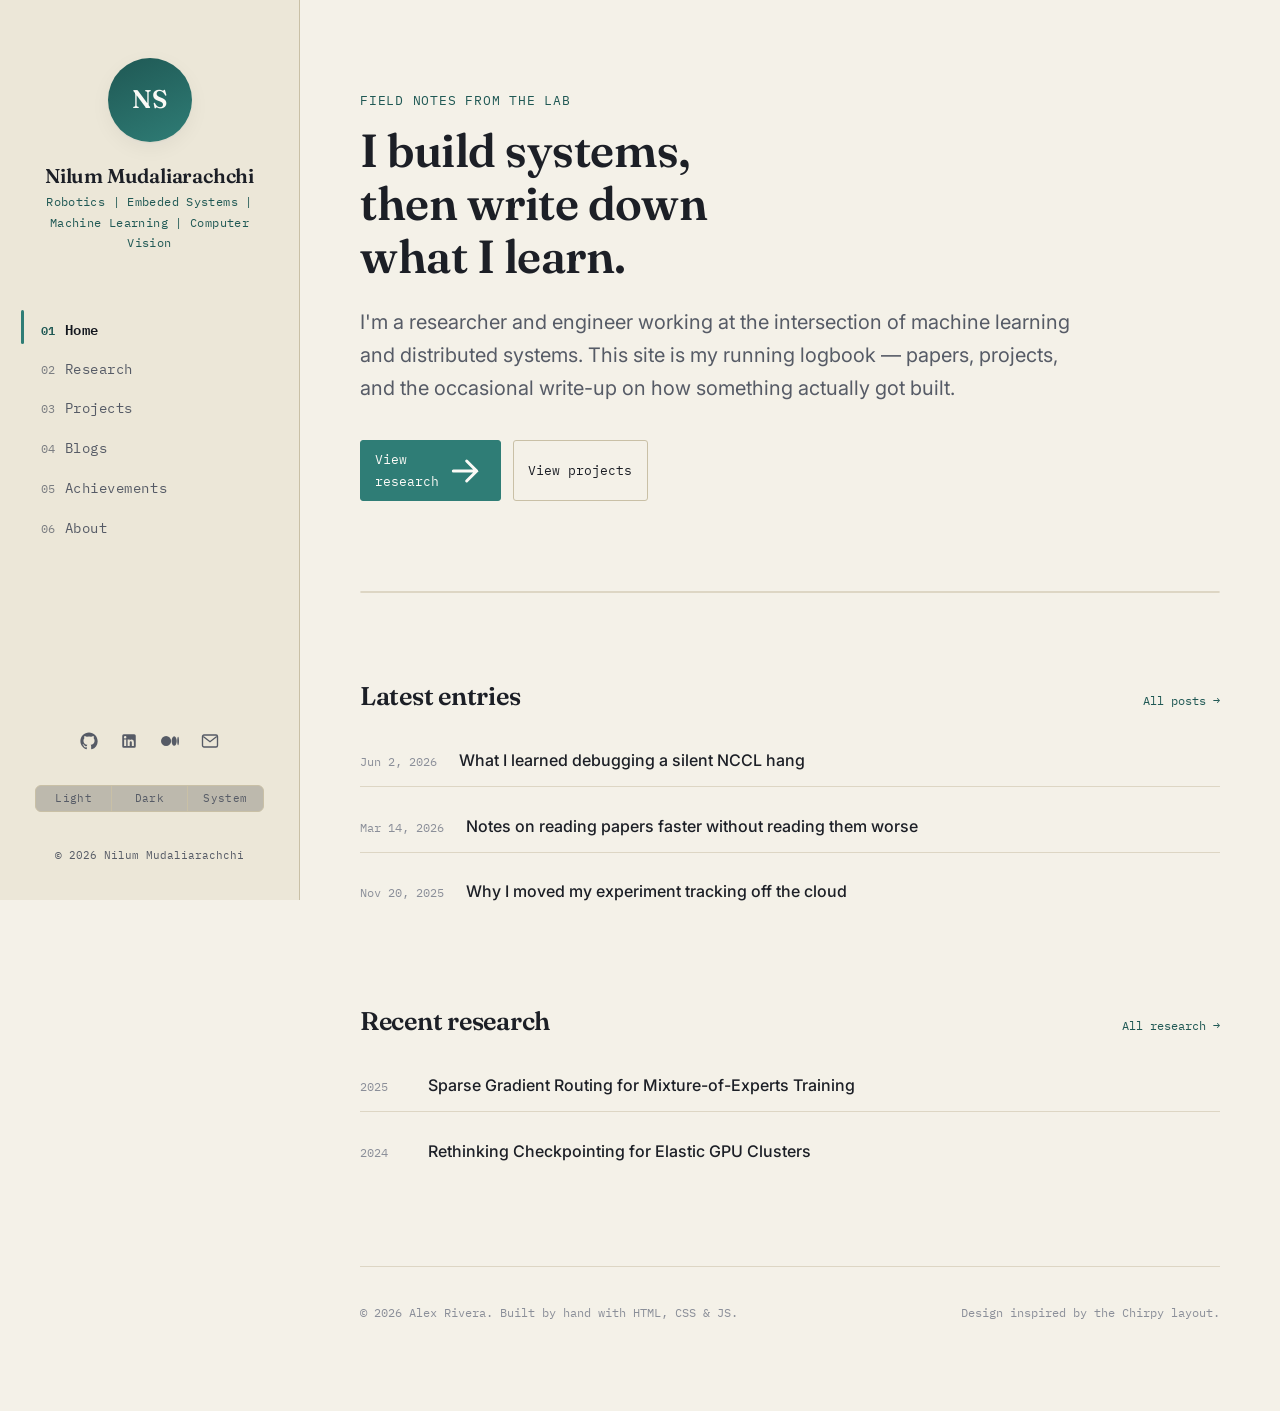
==== index.html @ 926faf23 "init" ====
<!DOCTYPE html>
<html lang="en" data-theme="light" data-sidebar-open="false">
<head>
<meta charset="UTF-8" />
<meta name="viewport" content="width=device-width, initial-scale=1.0" />
<title>Nilum Mudaliarachchi</title>
<meta name="description" content="Portfolio and research logbook of Alex Rivera — ML researcher and full-stack engineer." />

<link rel="preconnect" href="https://fonts.googleapis.com">
<link rel="preconnect" href="https://fonts.gstatic.com" crossorigin>
<link href="https://fonts.googleapis.com/css2?family=Fraunces:wght@500;600;700&family=Inter:wght@400;500;600&family=IBM+Plex+Mono:wght@400;500&display=swap" rel="stylesheet">

<!-- Tokens must load first — every other stylesheet reads from these variables -->
<link rel="stylesheet" href="css/tokens.css">
<link rel="stylesheet" href="css/base.css">
<link rel="stylesheet" href="css/layout.css">
<link rel="stylesheet" href="css/sidebar.css">
<link rel="stylesheet" href="css/home.css">
<link rel="stylesheet" href="css/research.css">
<link rel="stylesheet" href="css/projects.css">
<link rel="stylesheet" href="css/blogs.css">
<link rel="stylesheet" href="css/achievements.css">
<link rel="stylesheet" href="css/about.css">
<link rel="stylesheet" href="css/footer.css">
<link rel="stylesheet" href="css/responsive.css">
</head>
<body>

<!-- Mobile top bar -->
<div class="topbar" id="topbar-mount"></div>
<div class="sidebar-scrim" id="sidebar-scrim"></div>

<div class="shell">
  <aside class="sidebar" id="sidebar-mount" aria-label="Sidebar"></aside>

  <main class="content" id="content-scroll">
    <div class="content__inner">

      <section class="panel" id="panel-home"></section>
      <section class="panel" id="panel-research"></section>
      <section class="panel" id="panel-projects"></section>
      <section class="panel" id="panel-blogs"></section>
      <section class="panel" id="panel-achievements"></section>
      <section class="panel" id="panel-about"></section>

      <footer class="site-footer">
        <span>&copy; <span id="footer-year"></span> Alex Rivera. Built by hand with HTML, CSS &amp; JS.</span>
        <span>Design inspired by the <a href="https://chirpy.cotes.page" target="_blank" rel="noopener">Chirpy</a> layout.</span>
      </footer>

    </div>
  </main>
</div>

<!-- Data (component-owned content, no markup) -->
<script src="js/data/profile.js"></script>
<script src="js/data/research.js"></script>
<script src="js/data/projects.js"></script>
<script src="js/data/blogs.js"></script>
<script src="js/data/achievements.js"></script>

<!-- Components (each owns one piece of UI) -->
<script src="js/components/icons.js"></script>
<script src="js/components/theme.js"></script>
<script src="js/components/sidebar.js"></script>
<script src="js/components/home.js"></script>
<script src="js/components/research.js"></script>
<script src="js/components/projects.js"></script>
<script src="js/components/blogs.js"></script>
<script src="js/components/achievements.js"></script>
<script src="js/components/about.js"></script>
<script src="js/components/router.js"></script>

<!-- App bootstrap -->
<script src="js/app.js"></script>

<script>
  document.getElementById("footer-year").textContent = new Date().getFullYear();
</script>

</body>
</html>
---- css/tokens.css ----
/* ==========================================================================
   TOKENS — the notebook's ink, paper and rule set.
   Every other stylesheet reads from these variables only.
   ========================================================================== */

:root {
  /* Type */
  --font-display: "Fraunces", "Iowan Old Style", Georgia, serif;
  --font-body: "Inter", -apple-system, BlinkMacSystemFont, "Segoe UI", sans-serif;
  --font-mono: "IBM Plex Mono", "SFMono-Regular", Consolas, monospace;

  --step--1: 0.8rem;
  --step-0: 1rem;
  --step-1: 1.25rem;
  --step-2: 1.6rem;
  --step-3: 2.1rem;
  --step-4: 2.9rem;

  /* Spacing */
  --space-xs: 0.4rem;
  --space-sm: 0.8rem;
  --space-md: 1.4rem;
  --space-lg: 2.2rem;
  --space-xl: 3.6rem;
  --space-2xl: 5.6rem;

  /* Layout */
  --sidebar-w: 300px;
  --content-max: 860px;
  --radius-sm: 3px;
  --radius-md: 6px;

  /* Motion */
  --ease: cubic-bezier(0.4, 0, 0.2, 1);
  --dur: 220ms;
}

/* ---------- Light (paper) ---------- */
:root,
html[data-theme="light"] {
  --ink-900: #14181f;
  --ink-800: #1c2028;
  --ink-700: #262b35;

  --sidebar-bg: #ece7d8;
  --sidebar-text: #1c1f26;
  --sidebar-text-muted: #565b66;
  --sidebar-text-active: #14181f;
  --sidebar-role: #1f5854;

  --paper-0: #fbfaf6;
  --paper-50: #f4f1e8;
  --paper-100: #ece7d8;

  --text-900: #1c1f26;
  --text-600: #565b66;
  --text-400: #8b8f99;

  --line: #ddd6c4;
  --line-strong: #c9c0a6;

  --accent: #2f7d76;
  --accent-ink: #1f5854;
  --accent-soft: rgba(47, 125, 118, 0.12);

  --amber: #b9791f;
  --amber-soft: rgba(185, 121, 31, 0.14);

  --card-bg: var(--paper-0);
  --shadow: 0 1px 2px rgba(20, 24, 31, 0.04), 0 6px 20px rgba(20, 24, 31, 0.05);
}

/* ---------- Dark (lab-at-night) ---------- */
html[data-theme="dark"] {
  --ink-900: #0b0e14;
  --ink-800: #12151b;
  --ink-700: #1a1e26;

  --sidebar-bg: #12161f;
  --sidebar-text: #f0ede6;
  --sidebar-text-muted: #9aa1b2;
  --sidebar-text-active: #ffffff;
  --sidebar-role: #64d2c7;

  --paper-0: #14171e;
  --paper-50: #191d25;
  --paper-100: #20242e;

  --text-900: #f0ede6;
  --text-600: #b0b6c4;
  --text-400: #828896;

  --line: #2a2f3a;
  --line-strong: #383e4c;

  --accent: #4fb3aa;
  --accent-ink: #64d2c7;
  --accent-soft: rgba(79, 179, 170, 0.18);

  --amber: #d99a3d;
  --amber-soft: rgba(217, 154, 61, 0.14);

  --card-bg: var(--paper-50);
  --shadow: 0 1px 2px rgba(0, 0, 0, 0.3), 0 8px 24px rgba(0, 0, 0, 0.35);
}
---- css/base.css ----
/* ==========================================================================
   BASE — reset + global typography
   ========================================================================== */

*, *::before, *::after { box-sizing: border-box; }

html {
  font-size: 16px;
  scroll-behavior: smooth;
}

@media (prefers-reduced-motion: reduce) {
  html { scroll-behavior: auto; }
  *, *::before, *::after {
    animation-duration: 0.01ms !important;
    animation-iteration-count: 1 !important;
    transition-duration: 0.01ms !important;
  }
}

body {
  margin: 0;
  background: var(--paper-50);
  color: var(--text-900);
  font-family: var(--font-body);
  font-size: var(--step-0);
  line-height: 1.65;
  -webkit-font-smoothing: antialiased;
  transition: background var(--dur) var(--ease), color var(--dur) var(--ease);
}

h1, h2, h3, h4 {
  font-family: var(--font-display);
  font-weight: 600;
  line-height: 1.15;
  margin: 0 0 var(--space-sm);
  color: var(--text-900);
  letter-spacing: -0.01em;
}

p { margin: 0 0 var(--space-md); color: var(--text-600); }

a {
  color: var(--accent-ink);
  text-decoration: none;
}
a:hover { text-decoration: underline; }

ul { margin: 0; padding: 0; list-style: none; }

img { max-width: 100%; display: block; }

button {
  font-family: inherit;
  cursor: pointer;
  background: none;
  border: none;
  color: inherit;
}

code, .mono {
  font-family: var(--font-mono);
}

::selection {
  background: var(--accent-soft);
  color: var(--text-900);
}

:focus-visible {
  outline: 2px solid var(--accent);
  outline-offset: 3px;
  border-radius: 2px;
}

.visually-hidden {
  position: absolute;
  width: 1px; height: 1px;
  padding: 0; margin: -1px;
  overflow: hidden;
  clip: rect(0,0,0,0);
  white-space: nowrap;
  border: 0;
}

/* Reusable "catalog tag" — the notebook's numbering device.
   Used only where content is genuinely an indexed entry
   (a research paper, a project, a role) — never decorative. */
.tag-stamp {
  display: inline-flex;
  align-items: center;
  font-family: var(--font-mono);
  font-size: var(--step--1);
  letter-spacing: 0.04em;
  color: var(--accent-ink);
  background: var(--accent-soft);
  border: 1px solid var(--line-strong);
  border-radius: var(--radius-sm);
  padding: 0.15em 0.55em;
}

.btn {
  display: inline-flex;
  align-items: center;
  gap: 0.5em;
  font-family: var(--font-mono);
  font-size: var(--step--1);
  padding: 0.65em 1.1em;
  border-radius: var(--radius-sm);
  border: 1px solid var(--line-strong);
  color: var(--text-900);
  transition: background var(--dur) var(--ease), border-color var(--dur) var(--ease), transform var(--dur) var(--ease);
}
.btn:hover {
  text-decoration: none;
  border-color: var(--accent);
  color: var(--accent-ink);
  transform: translateY(-1px);
}
.btn--solid {
  background: var(--accent);
  border-color: var(--accent);
  color: #fbfaf6;
}
.btn--solid:hover {
  background: var(--accent-ink);
  border-color: var(--accent-ink);
  color: #fbfaf6;
}

.chip {
  display: inline-block;
  font-family: var(--font-mono);
  font-size: 0.72rem;
  padding: 0.25em 0.6em;
  border-radius: var(--radius-sm);
  background: var(--paper-100);
  color: var(--text-600);
  border: 1px solid var(--line);
}
---- css/layout.css ----
/* ==========================================================================
   LAYOUT — sidebar / content split
   ========================================================================== */

.shell {
  display: grid;
  grid-template-columns: var(--sidebar-w) 1fr;
  min-height: 100vh;
}

.content {
  grid-column: 2;
  min-width: 0;
  padding: var(--space-2xl) var(--space-xl) var(--space-2xl);
  display: flex;
  justify-content: center;
}

.content__inner {
  width: 100%;
  max-width: var(--content-max);
}

.panel {
  display: none;
}
.panel.is-active {
  display: block;
  animation: rise 380ms var(--ease);
}

@keyframes rise {
  from { opacity: 0; transform: translateY(10px); }
  to { opacity: 1; transform: translateY(0); }
}

.section-eyebrow {
  display: flex;
  align-items: baseline;
  gap: var(--space-sm);
  margin-bottom: var(--space-lg);
}
.section-eyebrow .index {
  font-family: var(--font-mono);
  font-size: var(--step--1);
  color: var(--text-400);
}
.section-eyebrow h2 {
  font-size: var(--step-3);
  margin: 0;
}
.section-eyebrow::after {
  content: "";
  flex: 1;
  height: 1px;
  background: var(--line);
  transform: translateY(-0.3em);
}

.section-lede {
  max-width: 60ch;
  margin-bottom: var(--space-xl);
}
---- css/sidebar.css ----
/* ==========================================================================
   SIDEBAR — fixed left column, styled as a bound notebook spine
   ========================================================================== */

.sidebar {
  grid-column: 1;
  position: fixed;
  top: 0; left: 0; bottom: 0;
  width: var(--sidebar-w);
  background: var(--sidebar-bg);
  color: var(--sidebar-text);
  display: flex;
  flex-direction: column;
  padding: var(--space-xl) var(--space-lg) var(--space-lg);
  border-right: 1px solid var(--line-strong);
}



.sidebar__identity {
  text-align: center;
  margin-bottom: var(--space-xl);
}

.avatar {
  width: 84px;
  height: 84px;
  border-radius: 50%;
  margin: 0 auto var(--space-md);
  display: flex;
  align-items: center;
  justify-content: center;
  font-family: var(--font-display);
  font-size: var(--step-2);
  font-weight: 600;
  color: var(--paper-0);
  background: linear-gradient(155deg, var(--accent-ink), var(--accent));
  box-shadow: var(--shadow);
}

.sidebar__name {
  font-size: var(--step-1);
  font-weight: 600;
  color: var(--sidebar-text);
  margin-bottom: 0.2em;
}

.sidebar__role {
  font-family: var(--font-mono);
  font-size: 0.78rem;
  color: var(--sidebar-role);
  letter-spacing: 0.03em;
}

/* Nav — index tabs with a sliding marker (the signature element) */
.sidebar__nav {
  position: relative;
  flex: 1;
}

.nav__list {
  position: relative;
  display: flex;
  flex-direction: column;
}

.nav__marker {
  position: absolute;
  left: -0.9rem;
  width: 3px;
  height: 2.1rem;
  background: var(--accent);
  border-radius: 2px;
  transition: transform var(--dur) var(--ease);
  transform: translateY(0);
}

.nav__item + .nav__item { margin-top: 0.15rem; }

.nav__link {
  position: relative;
  display: flex;
  align-items: baseline;
  gap: 0.65em;
  padding: 0.55em 0.4em;
  font-family: var(--font-mono);
  font-size: 0.85rem;
  letter-spacing: 0.04em;
  color: var(--sidebar-text-muted);
  border-radius: var(--radius-sm);
  transition: color var(--dur) var(--ease), background var(--dur) var(--ease);
}

.nav__link .num {
  color: var(--sidebar-text-muted);
  opacity: 0.75;
  font-size: 0.72rem;
}

.nav__link:hover {
  color: var(--sidebar-text-active);
  background: var(--accent-soft);
  text-decoration: none;
}

.nav__item.is-active .nav__link {
  color: var(--sidebar-text-active);
  font-weight: 600;
}
.nav__item.is-active .nav__link .num {
  color: var(--sidebar-role);
  opacity: 1;
  font-weight: 600;
}

/* Socials */
.sidebar__socials {
  display: flex;
  justify-content: center;
  gap: var(--space-md);
  margin: var(--space-lg) 0;
}
.social-link {
  color: var(--sidebar-text-muted);
  transition: color var(--dur) var(--ease), transform var(--dur) var(--ease);
}
.social-link:hover {
  color: var(--sidebar-role);
  transform: translateY(-2px);
}
.social-link svg { width: 18px; height: 18px; display: block; }

/* Theme toggle — Light / Dark / System, Chirpy-style segmented control */
.theme-toggle {
  display: flex;
  border: 1px solid var(--line-strong);
  border-radius: var(--radius-md);
  overflow: hidden;
  background: rgba(0, 0, 0, 0.2);
}
.theme-toggle button {
  flex: 1;
  padding: 0.5em 0;
  font-family: var(--font-mono);
  font-size: 0.68rem;
  letter-spacing: 0.03em;
  color: var(--sidebar-text-muted);
  border-right: 1px solid var(--line-strong);
  transition: background var(--dur) var(--ease), color var(--dur) var(--ease);
}
.theme-toggle button:last-child { border-right: none; }
.theme-toggle button:hover { color: var(--sidebar-text-active); }
.theme-toggle button.is-active {
  background: var(--accent);
  color: #0b0e14;
  font-weight: 600;
}

.sidebar__foot {
  margin-top: var(--space-lg);
  font-family: var(--font-mono);
  font-size: 0.68rem;
  color: var(--sidebar-text-muted);
  text-align: center;
}

/* Mobile top bar (hidden on desktop) */
.topbar { display: none; }
---- css/home.css ----
/* ==========================================================================
   HOME — cover page of the notebook
   ========================================================================== */

.home-hero__kicker {
  font-family: var(--font-mono);
  font-size: 0.8rem;
  color: var(--accent-ink);
  letter-spacing: 0.06em;
  text-transform: uppercase;
  margin-bottom: var(--space-sm);
}

.home-hero h1 {
  font-size: var(--step-4);
  max-width: 14ch;
  margin-bottom: var(--space-md);
}

.home-hero__lede {
  max-width: 56ch;
  font-size: var(--step-1);
  color: var(--text-600);
  margin-bottom: var(--space-lg);
}

.home-hero__actions {
  display: flex;
  gap: var(--space-sm);
  flex-wrap: wrap;
  margin-bottom: var(--space-2xl);
}

/* Logbook stat stamps */
.stat-row {
  display: grid;
  grid-template-columns: repeat(3, 1fr);
  border: 1px solid var(--line);
  border-radius: var(--radius-md);
  overflow: hidden;
  margin-bottom: var(--space-2xl);
}
.stat {
  padding: var(--space-lg) var(--space-md);
  text-align: center;
  border-right: 1px solid var(--line);
  background: var(--card-bg);
}
.stat:last-child { border-right: none; }
.stat__num {
  display: block;
  font-family: var(--font-display);
  font-size: var(--step-3);
  color: var(--text-900);
}
.stat__label {
  font-family: var(--font-mono);
  font-size: 0.72rem;
  color: var(--text-400);
  letter-spacing: 0.04em;
  text-transform: uppercase;
}

.home-block {
  margin-bottom: var(--space-2xl);
}
.home-block__head {
  display: flex;
  align-items: baseline;
  justify-content: space-between;
  margin-bottom: var(--space-md);
}
.home-block__head h3 {
  font-size: var(--step-2);
  margin: 0;
}
.home-block__head a {
  font-family: var(--font-mono);
  font-size: 0.78rem;
}

.home-list {
  display: flex;
  flex-direction: column;
  gap: var(--space-sm);
}
.home-list__row {
  display: flex;
  align-items: baseline;
  gap: var(--space-md);
  padding: var(--space-sm) 0;
  border-bottom: 1px solid var(--line);
}
.home-list__row:last-child { border-bottom: none; }
.home-list__date {
  font-family: var(--font-mono);
  font-size: 0.72rem;
  color: var(--text-400);
  min-width: 6.5ch;
}
.home-list__title { color: var(--text-900); font-weight: 500; }
---- css/research.css ----
/* ==========================================================================
   RESEARCH — catalog of papers
   ========================================================================== */

.research-list {
  display: flex;
  flex-direction: column;
  gap: var(--space-md);
}

.research-card {
  background: var(--card-bg);
  border: 1px solid var(--line);
  border-radius: var(--radius-md);
  padding: var(--space-lg);
  transition: border-color var(--dur) var(--ease), box-shadow var(--dur) var(--ease);
}
.research-card:hover {
  border-color: var(--line-strong);
  box-shadow: var(--shadow);
}

.research-card__head {
  display: flex;
  align-items: flex-start;
  gap: var(--space-md);
  margin-bottom: var(--space-xs);
}

.research-card__title {
  font-size: var(--step-1);
  margin: 0;
  flex: 1;
}

.research-card__meta {
  font-family: var(--font-mono);
  font-size: 0.78rem;
  color: var(--text-400);
  margin-bottom: var(--space-sm);
}
.research-card__meta .venue { color: var(--accent-ink); }

.research-card__abstract {
  color: var(--text-600);
  margin-bottom: var(--space-sm);
  max-height: 0;
  overflow: hidden;
  transition: max-height var(--dur) var(--ease);
}
.research-card.is-open .research-card__abstract {
  max-height: 20em;
  margin-top: var(--space-sm);
}

.research-card__tags {
  display: flex;
  gap: var(--space-xs);
  flex-wrap: wrap;
  margin-bottom: var(--space-sm);
}

.research-card__links {
  display: flex;
  gap: var(--space-sm);
  align-items: center;
  flex-wrap: wrap;
}
.research-card__toggle {
  font-family: var(--font-mono);
  font-size: 0.78rem;
  color: var(--text-400);
  margin-left: auto;
}
.research-card__toggle:hover { color: var(--accent-ink); }
---- css/projects.css ----
/* ==========================================================================
   PROJECTS — grid of build entries
   ========================================================================== */

.project-grid {
  display: grid;
  grid-template-columns: repeat(2, 1fr);
  gap: var(--space-md);
}

.project-card {
  background: var(--card-bg);
  border: 1px solid var(--line);
  border-radius: var(--radius-md);
  padding: var(--space-lg);
  display: flex;
  flex-direction: column;
  transition: border-color var(--dur) var(--ease), box-shadow var(--dur) var(--ease), transform var(--dur) var(--ease);
}
.project-card:hover {
  border-color: var(--accent);
  box-shadow: var(--shadow);
  transform: translateY(-3px);
}

.project-card__top {
  display: flex;
  justify-content: space-between;
  align-items: flex-start;
  margin-bottom: var(--space-sm);
}

.project-card__title {
  font-size: var(--step-1);
  margin: 0;
}

.project-card__desc {
  color: var(--text-600);
  flex: 1;
  margin-bottom: var(--space-md);
}

.project-card__stack {
  display: flex;
  gap: var(--space-xs);
  flex-wrap: wrap;
  margin-bottom: var(--space-md);
}

.project-card__links {
  display: flex;
  gap: var(--space-sm);
  margin-top: auto;
}
.project-card__links a {
  font-family: var(--font-mono);
  font-size: 0.78rem;
  display: inline-flex;
  align-items: center;
  gap: 0.35em;
}
---- css/blogs.css ----
/* ==========================================================================
   BLOGS — dated entries, chirpy-style post list
   ========================================================================== */

.blog-filter {
  display: flex;
  gap: var(--space-xs);
  flex-wrap: wrap;
  margin-bottom: var(--space-lg);
}
.blog-filter button {
  font-family: var(--font-mono);
  font-size: 0.72rem;
  padding: 0.3em 0.75em;
  border: 1px solid var(--line);
  border-radius: 999px;
  color: var(--text-600);
  transition: all var(--dur) var(--ease);
}
.blog-filter button:hover { border-color: var(--accent); }
.blog-filter button.is-active {
  background: var(--accent);
  border-color: var(--accent);
  color: #fbfaf6;
}

.blog-list {
  display: flex;
  flex-direction: column;
}

.blog-entry {
  display: grid;
  grid-template-columns: 7ch 1fr;
  gap: var(--space-md);
  padding: var(--space-md) 0;
  border-bottom: 1px solid var(--line);
}
.blog-entry:first-child { padding-top: 0; }

.blog-entry__date {
  font-family: var(--font-mono);
  font-size: 0.75rem;
  color: var(--text-400);
  padding-top: 0.25em;
}

.blog-entry__title {
  font-size: var(--step-1);
  margin-bottom: 0.3em;
}
.blog-entry__title a { color: var(--text-900); }
.blog-entry__title a:hover { color: var(--accent-ink); }

.blog-entry__excerpt {
  margin-bottom: var(--space-sm);
}

.blog-entry__tags {
  display: flex;
  gap: var(--space-xs);
  flex-wrap: wrap;
}

.blog-empty {
  color: var(--text-400);
  font-family: var(--font-mono);
  font-size: 0.85rem;
  padding: var(--space-lg) 0;
}
---- css/achievements.css ----
/* ==========================================================================
   ACHIEVEMENTS — vertical timeline of honors
   ========================================================================== */

.timeline {
  position: relative;
  padding-left: 2rem;
}
.timeline::before {
  content: "";
  position: absolute;
  left: 5px;
  top: 6px;
  bottom: 6px;
  width: 1px;
  background: var(--line-strong);
}

.timeline-item {
  position: relative;
  padding-bottom: var(--space-lg);
}
.timeline-item:last-child { padding-bottom: 0; }

.timeline-item::before {
  content: "";
  position: absolute;
  left: -2rem;
  top: 0.35em;
  width: 11px;
  height: 11px;
  border-radius: 50%;
  background: var(--paper-50);
  border: 2px solid var(--accent);
}

.timeline-item__year {
  font-family: var(--font-mono);
  font-size: 0.75rem;
  color: var(--accent-ink);
  margin-bottom: 0.2em;
  display: block;
}

.timeline-item__title {
  font-size: var(--step-1);
  margin-bottom: 0.2em;
}

.timeline-item__org {
  font-family: var(--font-mono);
  font-size: 0.78rem;
  color: var(--text-400);
  margin-bottom: 0.4em;
  display: block;
}

.timeline-item__desc {
  margin-bottom: 0;
}
---- css/about.css ----
/* ==========================================================================
   ABOUT — bio, skills, experience
   ========================================================================== */

.about-grid {
  display: grid;
  grid-template-columns: 1.3fr 1fr;
  gap: var(--space-2xl);
}

.about-bio p { color: var(--text-600); }

.about-bio__signoff {
  font-family: var(--font-display);
  font-style: italic;
  color: var(--text-900);
  margin-top: var(--space-lg);
}

.skills-group {
  margin-bottom: var(--space-lg);
}
.skills-group__label {
  font-family: var(--font-mono);
  font-size: 0.72rem;
  text-transform: uppercase;
  letter-spacing: 0.05em;
  color: var(--text-400);
  margin-bottom: var(--space-sm);
  display: block;
}
.skills-group__items {
  display: flex;
  flex-wrap: wrap;
  gap: var(--space-xs);
}

.experience-list {
  margin-top: var(--space-2xl);
}

.exp-item {
  display: grid;
  grid-template-columns: 14ch 1fr;
  gap: var(--space-md);
  padding: var(--space-md) 0;
  border-top: 1px solid var(--line);
}
.exp-item:first-child { border-top: none; }

.exp-item__period {
  font-family: var(--font-mono);
  font-size: 0.75rem;
  color: var(--text-400);
}

.exp-item__role { font-size: var(--step-0); margin-bottom: 0.15em; color: var(--text-900); font-weight: 600; }
.exp-item__org { font-family: var(--font-mono); font-size: 0.78rem; color: var(--accent-ink); display: block; margin-bottom: 0.4em; }
---- css/footer.css ----
/* ==========================================================================
   FOOTER
   ========================================================================== */

.site-footer {
  margin-top: var(--space-2xl);
  padding-top: var(--space-lg);
  border-top: 1px solid var(--line);
  font-family: var(--font-mono);
  font-size: 0.72rem;
  color: var(--text-400);
  display: flex;
  justify-content: space-between;
  flex-wrap: wrap;
  gap: var(--space-sm);
}

.site-footer a { color: var(--text-400); }
.site-footer a:hover { color: var(--accent-ink); }
---- css/responsive.css ----
/* ==========================================================================
   RESPONSIVE
   ========================================================================== */

@media (max-width: 1000px) {
  .project-grid { grid-template-columns: 1fr; }
  .about-grid { grid-template-columns: 1fr; gap: var(--space-xl); }
}

@media (max-width: 860px) {
  .shell { display: block; }

  .topbar {
    display: flex;
    align-items: center;
    justify-content: space-between;
    position: sticky;
    top: 0;
    z-index: 40;
    background: var(--sidebar-bg);
    color: var(--sidebar-text);
    padding: var(--space-sm) var(--space-md);
    border-bottom: 1px solid var(--line-strong);
  }
  .topbar__brand {
    display: flex;
    align-items: center;
    gap: 0.6em;
    font-family: var(--font-mono);
    font-size: 0.85rem;
    color: var(--sidebar-text);
  }
  .topbar__brand .avatar { width: 30px; height: 30px; font-size: 0.9rem; margin: 0; }
  .topbar__menu-btn {
    color: var(--sidebar-text);
    padding: 0.4em;
  }
  .topbar__menu-btn svg { width: 22px; height: 22px; }

  .sidebar {
    position: fixed;
    inset: 0 20% 0 0;
    width: auto;
    z-index: 50;
    transform: translateX(-105%);
    transition: transform var(--dur) var(--ease);
    overflow-y: auto;
  }
  html[data-sidebar-open="true"] .sidebar {
    transform: translateX(0);
  }

  .sidebar-scrim {
    display: none;
    position: fixed;
    inset: 0;
    background: rgba(13, 16, 20, 0.5);
    z-index: 45;
  }
  html[data-sidebar-open="true"] .sidebar-scrim { display: block; }

  .content {
    padding: var(--space-xl) var(--space-md);
  }

  .stat-row { grid-template-columns: 1fr; }
  .stat { border-right: none; border-bottom: 1px solid var(--line); }
  .stat:last-child { border-bottom: none; }

  .blog-entry, .exp-item {
    grid-template-columns: 1fr;
    gap: 0.3em;
  }

  .home-hero h1 { font-size: var(--step-3); }
}
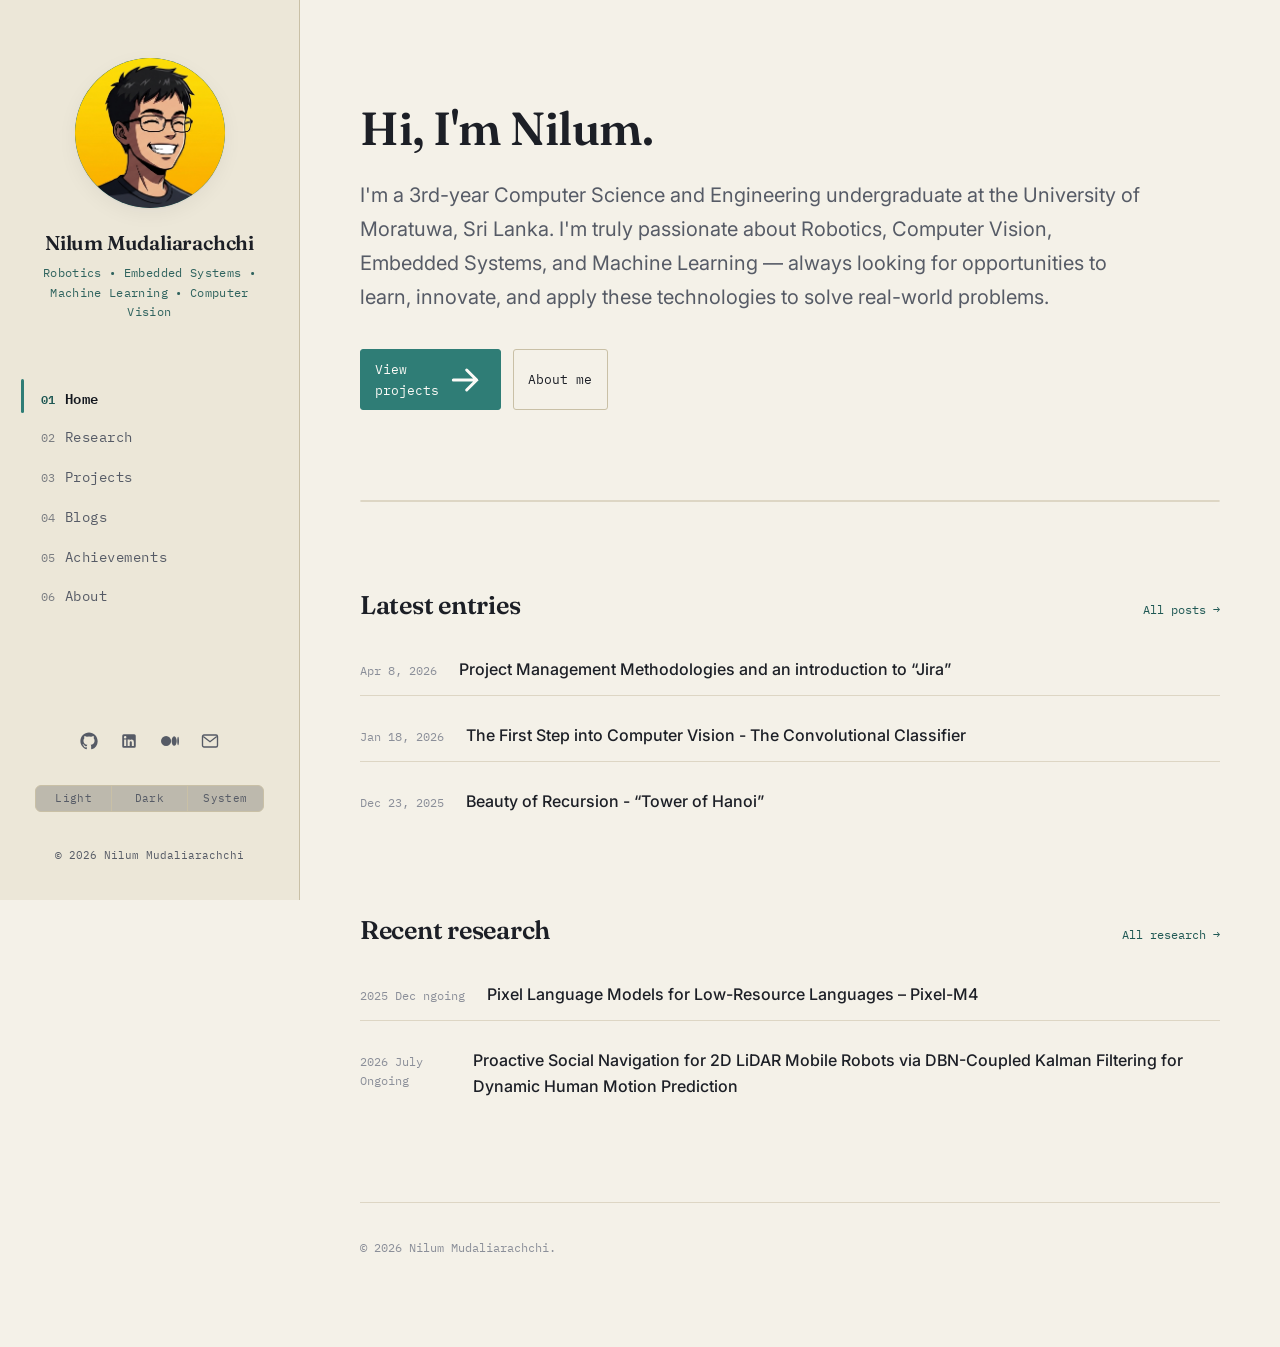
==== commit 38860580: "chore: minor updates" ====
--- a/index.html
+++ b/index.html
@@ -4,7 +4,7 @@
 <meta charset="UTF-8" />
 <meta name="viewport" content="width=device-width, initial-scale=1.0" />
 <title>Nilum Mudaliarachchi</title>
-<meta name="description" content="Portfolio and research logbook of Alex Rivera — ML researcher and full-stack engineer." />
+<meta name="description" content="Portfolio and research logbook of Nilum Mudaliarachchi — Robotics, Embedded Systems, Machine Learning & Computer Vision." />
 
 <link rel="preconnect" href="https://fonts.googleapis.com">
 <link rel="preconnect" href="https://fonts.gstatic.com" crossorigin>
@@ -44,8 +44,7 @@
       <section class="panel" id="panel-about"></section>
 
       <footer class="site-footer">
-        <span>&copy; <span id="footer-year"></span> Alex Rivera. Built by hand with HTML, CSS &amp; JS.</span>
-        <span>Design inspired by the <a href="https://chirpy.cotes.page" target="_blank" rel="noopener">Chirpy</a> layout.</span>
+        <span>&copy; <span id="footer-year"></span> Nilum Mudaliarachchi.</span>
       </footer>
 
     </div>
--- a/css/sidebar.css
+++ b/css/sidebar.css
@@ -23,8 +23,8 @@
 }
 
 .avatar {
-  width: 84px;
-  height: 84px;
+  width: 150px;
+  height: 150px;
   border-radius: 50%;
   margin: 0 auto var(--space-md);
   display: flex;
@@ -36,20 +36,34 @@
   color: var(--paper-0);
   background: linear-gradient(155deg, var(--accent-ink), var(--accent));
   box-shadow: var(--shadow);
+  overflow: hidden;
+}
+.avatar img {
+  width: 100%;
+  height: 100%;
+  object-fit: cover;
 }
 
 .sidebar__name {
   font-size: var(--step-1);
   font-weight: 600;
   color: var(--sidebar-text);
-  margin-bottom: 0.2em;
+  margin-bottom: 0.35em;
+  line-height: 1.3;
 }
 
 .sidebar__role {
   font-family: var(--font-mono);
-  font-size: 0.78rem;
+  font-size: 0.74rem;
   color: var(--sidebar-role);
   letter-spacing: 0.03em;
+  line-height: 1.65;
+  padding: 0 var(--space-xs);
+  margin: 0 auto;
+  max-width: 250px;
+  text-align: center;
+  word-break: break-word;
+  opacity: 0.92;
 }
 
 /* Nav — index tabs with a sliding marker (the signature element) */
--- a/css/home.css
+++ b/css/home.css
@@ -18,9 +18,10 @@
 }
 
 .home-hero__lede {
-  max-width: 56ch;
+  max-width: 60ch;
   font-size: var(--step-1);
   color: var(--text-600);
+  line-height: 1.7;
   margin-bottom: var(--space-lg);
 }
 
--- a/css/blogs.css
+++ b/css/blogs.css
@@ -1,6 +1,55 @@
 /* ==========================================================================
    BLOGS — dated entries, chirpy-style post list
    ========================================================================== */
+
+.medium-banner {
+  display: flex;
+  align-items: center;
+  justify-content: space-between;
+  gap: var(--space-md);
+  padding: var(--space-md) var(--space-lg);
+  background: var(--card-bg);
+  border: 1px solid var(--line);
+  border-left: 4px solid var(--accent);
+  border-radius: var(--radius-md);
+  margin-bottom: var(--space-xl);
+  flex-wrap: wrap;
+}
+
+.medium-banner__btn {
+  display: inline-flex;
+  align-items: center;
+  gap: 0.5em;
+  font-family: var(--font-mono);
+  font-size: 0.78rem;
+  font-weight: 500;
+  padding: 0.55em 1.1em;
+  background: var(--accent);
+  color: #0b0e14 !important;
+  border-radius: var(--radius-sm);
+  transition: opacity var(--dur) var(--ease), transform var(--dur) var(--ease);
+  white-space: nowrap;
+}
+.medium-banner__btn:hover {
+  opacity: 0.9;
+  transform: translateY(-1px);
+  text-decoration: none;
+}
+.medium-banner__btn svg {
+  width: 16px;
+  height: 16px;
+}
+
+.external-icon {
+  font-size: 0.8em;
+  opacity: 0.7;
+  display: inline-block;
+  transition: transform var(--dur) var(--ease);
+}
+.blog-entry__title a:hover .external-icon {
+  transform: translate(2px, -2px);
+  opacity: 1;
+}
 
 .blog-filter {
   display: flex;
--- a/css/about.css
+++ b/css/about.css
@@ -2,57 +2,122 @@
    ABOUT — bio, skills, experience
    ========================================================================== */
 
-.about-grid {
-  display: grid;
-  grid-template-columns: 1.3fr 1fr;
+.about-container {
+  display: flex;
+  flex-direction: column;
   gap: var(--space-2xl);
 }
 
-.about-bio p { color: var(--text-600); }
+.about-grid {
+  display: grid;
+  grid-template-columns: 1.4fr 1fr;
+  gap: var(--space-2xl);
+  align-items: start;
+}
 
-.about-bio__signoff {
+.about-section-title {
+  font-size: var(--step-1);
   font-family: var(--font-display);
+  font-weight: 600;
+  color: var(--text-900);
+  margin-bottom: var(--space-md);
+  padding-bottom: var(--space-xs);
+  border-bottom: 1px solid var(--line);
+}
+
+.about-bio p {
+  color: var(--text-600);
+  line-height: 1.7;
+  margin-bottom: var(--space-md);
+}
+
+.about-quote {
+  position: relative;
+  margin-top: var(--space-xl);
+  padding: var(--space-lg) var(--space-xl);
+  background: var(--card-bg);
+  border-left: 4px solid var(--accent);
+  border-radius: 0 var(--radius-md) var(--radius-md) 0;
+  box-shadow: var(--shadow);
+  border-top: 1px solid var(--line);
+  border-right: 1px solid var(--line);
+  border-bottom: 1px solid var(--line);
+}
+
+.about-quote::before {
+  content: "“";
+  position: absolute;
+  top: -10px;
+  right: 20px;
+  font-size: 4.5rem;
+  font-family: var(--font-display);
+  color: var(--accent);
+  opacity: 0.15;
+  line-height: 1;
+  pointer-events: none;
+}
+
+.about-quote__text {
+  font-family: var(--font-display);
+  font-size: var(--step-1);
   font-style: italic;
   color: var(--text-900);
-  margin-top: var(--space-lg);
+  line-height: 1.5;
+  margin-bottom: var(--space-sm) !important;
 }
 
-.skills-group {
-  margin-bottom: var(--space-lg);
+.about-quote__author {
+  display: block;
+  font-family: var(--font-mono);
+  font-size: 0.76rem;
+  font-style: normal;
+  color: var(--accent-ink);
+  letter-spacing: 0.04em;
+  font-weight: 500;
 }
-.skills-group__label {
-  font-family: var(--font-mono);
-  font-size: 0.72rem;
-  text-transform: uppercase;
-  letter-spacing: 0.05em;
-  color: var(--text-400);
-  margin-bottom: var(--space-sm);
-  display: block;
-}
-.skills-group__items {
-  display: flex;
-  flex-wrap: wrap;
-  gap: var(--space-xs);
+
+.about-experience {
+  margin-top: var(--space-md);
 }
 
 .experience-list {
-  margin-top: var(--space-2xl);
+  display: flex;
+  flex-direction: column;
+  gap: var(--space-md);
 }
 
 .exp-item {
   display: grid;
   grid-template-columns: 14ch 1fr;
   gap: var(--space-md);
-  padding: var(--space-md) 0;
-  border-top: 1px solid var(--line);
+  padding: var(--space-md);
+  background: var(--card-bg);
+  border-radius: var(--radius-md);
+  border: 1px solid var(--line);
 }
-.exp-item:first-child { border-top: none; }
 
 .exp-item__period {
   font-family: var(--font-mono);
-  font-size: 0.75rem;
+  font-size: 0.78rem;
   color: var(--text-400);
+  font-weight: 500;
 }
 
-.exp-item__role { font-size: var(--step-0); margin-bottom: 0.15em; color: var(--text-900); font-weight: 600; }
-.exp-item__org { font-family: var(--font-mono); font-size: 0.78rem; color: var(--accent-ink); display: block; margin-bottom: 0.4em; }
+.exp-item__role {
+  font-size: var(--step-0);
+  margin-bottom: 0.2em;
+  color: var(--text-900);
+  font-weight: 600;
+}
+.exp-item__org {
+  font-family: var(--font-mono);
+  font-size: 0.78rem;
+  color: var(--accent-ink);
+  display: block;
+  margin-bottom: 0.4em;
+}
+.exp-item__desc {
+  color: var(--text-600);
+  font-size: 0.9rem;
+  line-height: 1.6;
+}
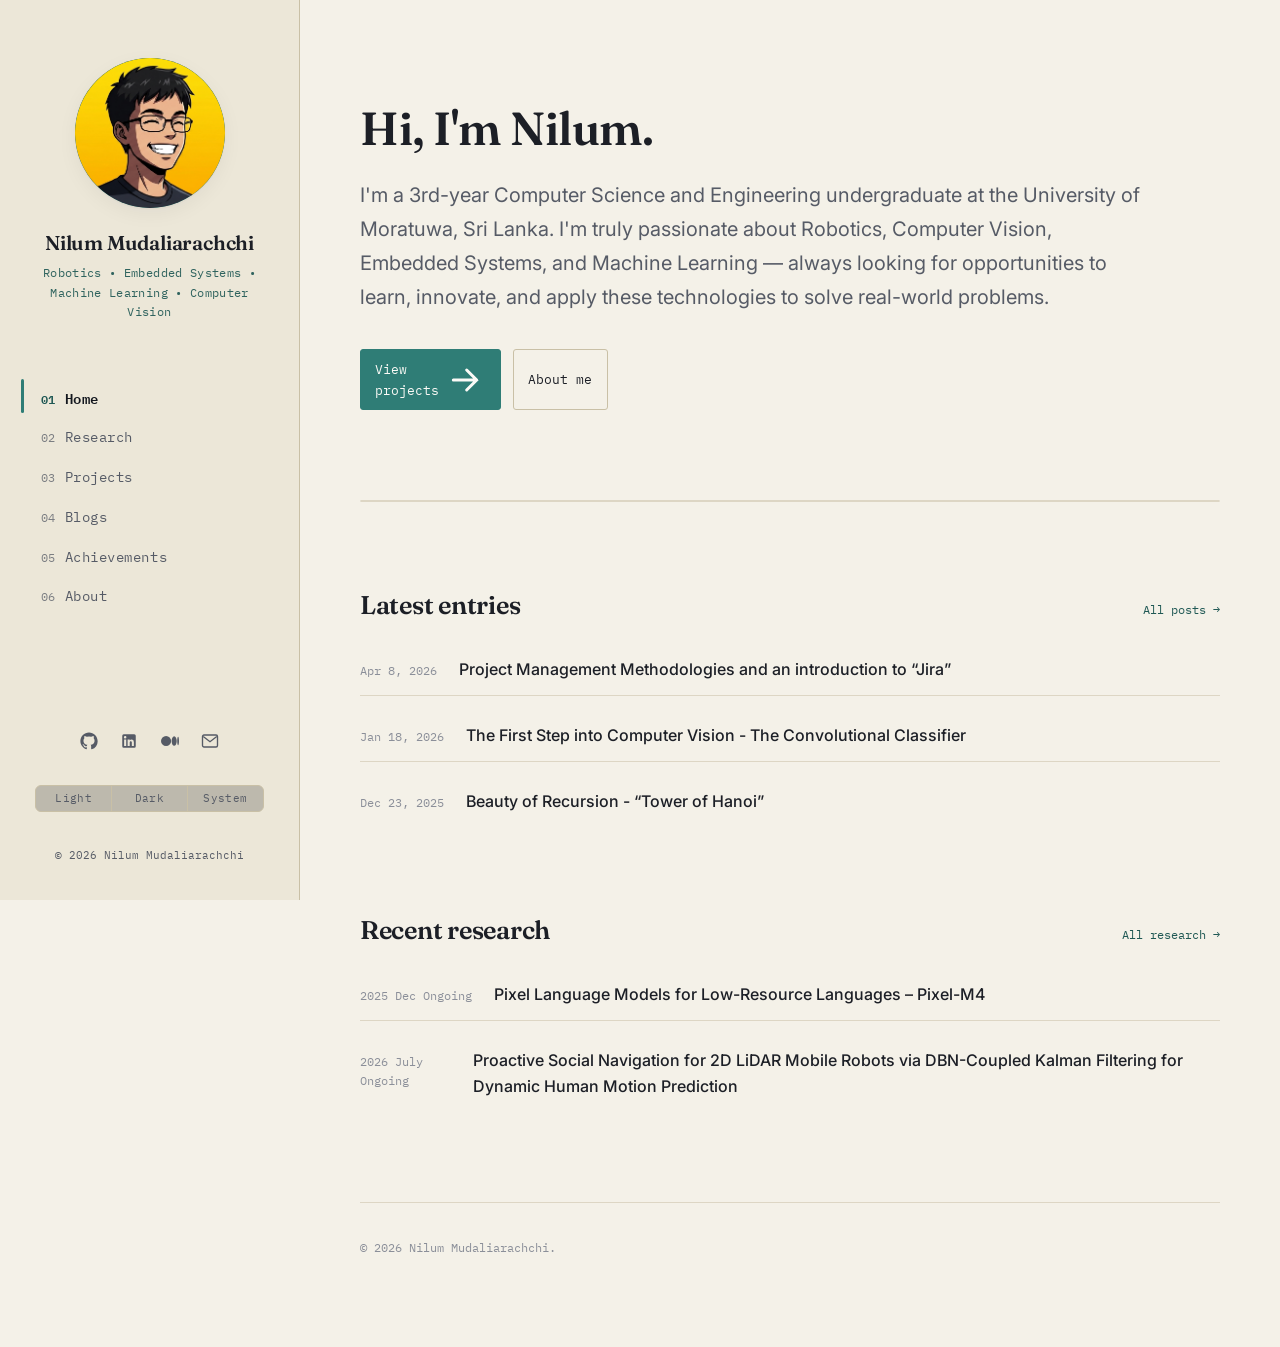
==== commit 267d9c97: "chore: add profile icon to tab" ====
--- a/index.html
+++ b/index.html
@@ -5,6 +5,9 @@
 <meta name="viewport" content="width=device-width, initial-scale=1.0" />
 <title>Nilum Mudaliarachchi</title>
 <meta name="description" content="Portfolio and research logbook of Nilum Mudaliarachchi — Robotics, Embedded Systems, Machine Learning & Computer Vision." />
+
+<!-- Favicon (Browser tab icon) -->
+<link rel="icon" type="image/png" href="assets/profile.png" />
 
 <link rel="preconnect" href="https://fonts.googleapis.com">
 <link rel="preconnect" href="https://fonts.gstatic.com" crossorigin>
--- a/css/projects.css
+++ b/css/projects.css
@@ -33,6 +33,16 @@
 .project-card__title {
   font-size: var(--step-1);
   margin: 0;
+  flex: 1;
+  padding-right: var(--space-xs);
+}
+
+.project-card__period {
+  font-family: var(--font-mono);
+  font-size: 0.72rem;
+  color: var(--text-400);
+  white-space: nowrap;
+  padding-top: 0.2em;
 }
 
 .project-card__desc {
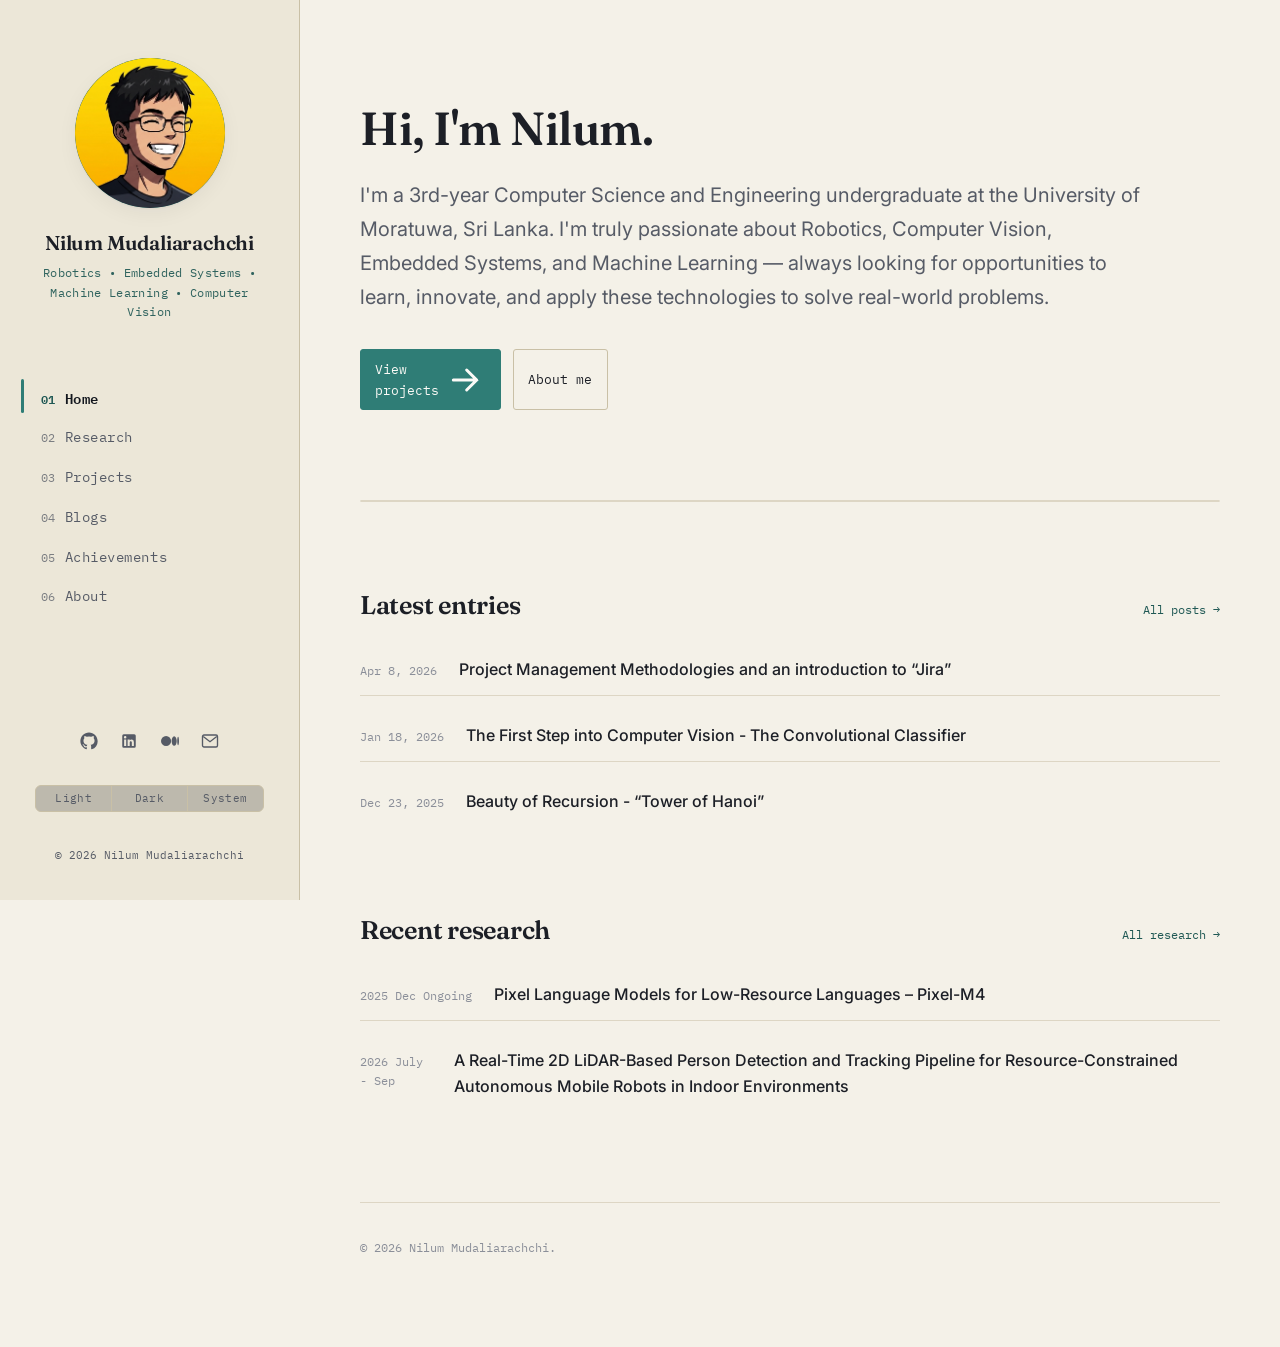
==== commit 490ddd9c: "chore: Update the working experiences" ====
--- a/index.html
+++ b/index.html
@@ -4,7 +4,7 @@
 <meta charset="UTF-8" />
 <meta name="viewport" content="width=device-width, initial-scale=1.0" />
 <title>Nilum Mudaliarachchi</title>
-<meta name="description" content="Portfolio and research logbook of Nilum Mudaliarachchi — Robotics, Embedded Systems, Machine Learning & Computer Vision." />
+<meta name="description" content="Portfolio Nilum Mudaliarachchi" />
 
 <!-- Favicon (Browser tab icon) -->
 <link rel="icon" type="image/png" href="assets/profile.png" />
--- a/css/research.css
+++ b/css/research.css
@@ -49,7 +49,7 @@
   transition: max-height var(--dur) var(--ease);
 }
 .research-card.is-open .research-card__abstract {
-  max-height: 20em;
+  max-height: 40em;
   margin-top: var(--space-sm);
 }
 
